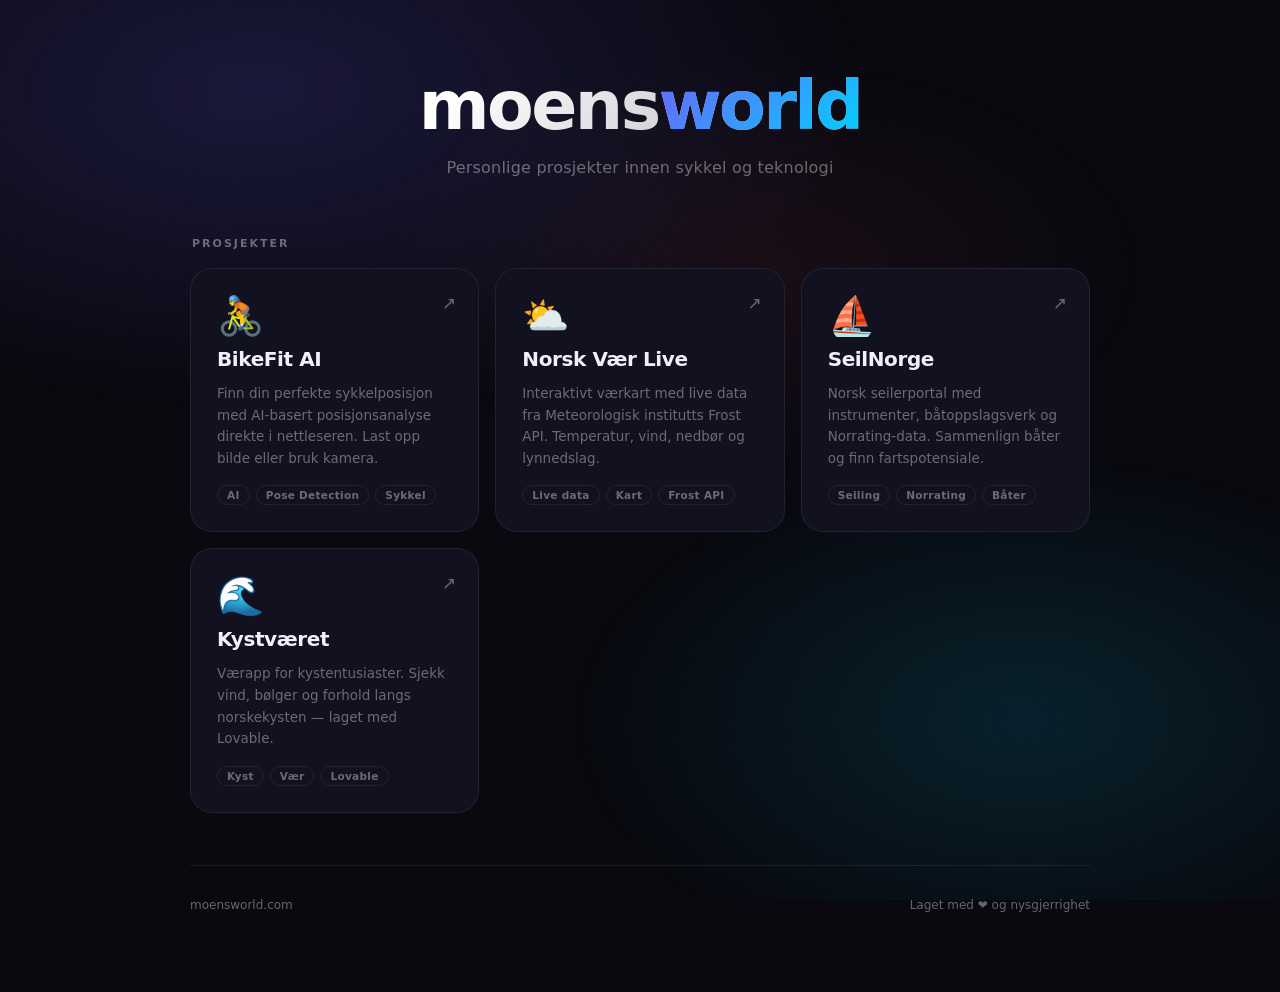
==== index.html @ bb3198e8 "Legg til Kystværet (Lovable) på landingssiden" ====
<!DOCTYPE html>
<html lang="no">
<head>
  <meta charset="UTF-8" />
  <meta name="viewport" content="width=device-width, initial-scale=1.0" />
  <title>moensworld</title>
  <style>
    *, *::before, *::after { box-sizing: border-box; margin: 0; padding: 0; }

    :root {
      --bg:      #09090f;
      --surface: #111120;
      --border:  rgba(255,255,255,0.07);
      --text:    #f0f0f8;
      --muted:   rgba(255,255,255,0.38);
      --accent:  #6c63ff;
      --accent2: #00d2ff;
      --accent3: #00c9a7;
      --accent4: #f97316;
    }

    html, body {
      min-height: 100%;
      background: var(--bg);
      color: var(--text);
      font-family: -apple-system, BlinkMacSystemFont, 'Segoe UI', system-ui, sans-serif;
    }

    /* ── Ambient gradient background ── */
    body::before {
      content: '';
      position: fixed;
      inset: 0;
      background:
        radial-gradient(ellipse 80% 60% at 20% 10%,  rgba(108,99,255,0.18) 0%, transparent 60%),
        radial-gradient(ellipse 60% 50% at 80% 80%,  rgba(0,210,255,0.12) 0%, transparent 60%),
        radial-gradient(ellipse 50% 40% at 60% 30%,  rgba(255,80,120,0.07) 0%, transparent 60%);
      pointer-events: none;
      z-index: 0;
    }

    /* ── Layout ── */
    .page {
      position: relative;
      z-index: 1;
      min-height: 100vh;
      display: flex;
      flex-direction: column;
      align-items: center;
      padding: 0 20px 80px;
    }

    /* ── Hero ── */
    header {
      width: 100%;
      max-width: 900px;
      padding: 72px 0 60px;
      text-align: center;
    }

    .logo {
      font-size: clamp(40px, 9vw, 68px);
      font-weight: 800;
      letter-spacing: -2.5px;
      background: linear-gradient(135deg, #fff 30%, rgba(255,255,255,0.5));
      -webkit-background-clip: text;
      -webkit-text-fill-color: transparent;
      background-clip: text;
      line-height: 1;
    }

    .logo .dot {
      background: linear-gradient(135deg, var(--accent), var(--accent2));
      -webkit-background-clip: text;
      -webkit-text-fill-color: transparent;
      background-clip: text;
    }

    .tagline {
      margin-top: 18px;
      font-size: 16px;
      color: var(--muted);
      letter-spacing: 0.2px;
    }

    /* ── Section label ── */
    .section-label {
      width: 100%;
      max-width: 900px;
      font-size: 11px;
      font-weight: 600;
      letter-spacing: 2px;
      text-transform: uppercase;
      color: var(--muted);
      margin-bottom: 18px;
      padding-left: 2px;
    }

    /* ── Grid ── */
    .grid {
      width: 100%;
      max-width: 900px;
      display: grid;
      grid-template-columns: repeat(auto-fill, minmax(270px, 1fr));
      gap: 16px;
    }

    /* ── Card ── */
    .card {
      position: relative;
      background: var(--surface);
      border: 1px solid var(--border);
      border-radius: 22px;
      padding: 28px 26px 26px;
      text-decoration: none;
      color: var(--text);
      display: flex;
      flex-direction: column;
      gap: 12px;
      overflow: hidden;
      transition: transform 0.22s ease, border-color 0.22s ease, box-shadow 0.22s ease;
      cursor: pointer;
    }

    /* Glow layer */
    .card::before {
      content: '';
      position: absolute;
      inset: 0;
      border-radius: inherit;
      opacity: 0;
      transition: opacity 0.25s ease;
    }
    .card:hover {
      transform: translateY(-5px);
      border-color: rgba(255,255,255,0.13);
      box-shadow: 0 24px 64px rgba(0,0,0,0.55);
    }
    .card:hover::before { opacity: 1; }

    .card-bike::before    { background: radial-gradient(ellipse at top left, rgba(108,99,255,0.14), transparent 65%); }
    .card-weather::before { background: radial-gradient(ellipse at top left, rgba(0,210,255,0.12), transparent 65%); }
    .card-sailing::before  { background: radial-gradient(ellipse at top left, rgba(0,201,167,0.13), transparent 65%); }
    .card-kyst::before     { background: radial-gradient(ellipse at top left, rgba(249,115,22,0.13), transparent 65%); }

    .card-arrow {
      position: absolute;
      top: 24px; right: 22px;
      font-size: 17px;
      color: var(--muted);
      transition: transform 0.2s, color 0.2s;
    }
    .card:hover .card-arrow { transform: translate(3px, -3px); color: #fff; }

    .card-icon  { font-size: 38px; line-height: 1; }

    .card-title {
      font-size: 20px;
      font-weight: 700;
      letter-spacing: -0.4px;
    }

    .card-desc {
      font-size: 13.5px;
      color: var(--muted);
      line-height: 1.6;
      flex: 1;
    }

    .card-tags {
      display: flex;
      flex-wrap: wrap;
      gap: 6px;
      margin-top: 4px;
    }

    .tag {
      font-size: 10.5px;
      font-weight: 600;
      letter-spacing: 0.3px;
      padding: 3px 9px;
      border-radius: 20px;
      border: 1px solid var(--border);
      color: var(--muted);
    }

    /* ── Divider ── */
    .divider {
      width: 100%;
      max-width: 900px;
      border: none;
      border-top: 1px solid var(--border);
      margin: 52px 0 32px;
    }

    /* ── Footer ── */
    footer {
      width: 100%;
      max-width: 900px;
      font-size: 12px;
      color: var(--muted);
      display: flex;
      justify-content: space-between;
      align-items: center;
      flex-wrap: wrap;
      gap: 8px;
    }

    @media (max-width: 520px) {
      header { padding: 52px 0 44px; }
      .grid  { grid-template-columns: 1fr; }
      footer { justify-content: center; text-align: center; }
    }
  </style>
</head>
<body>
<div class="page">

  <header>
    <div class="logo">moens<span class="dot">world</span></div>
    <p class="tagline">Personlige prosjekter innen sykkel og teknologi</p>
  </header>

  <p class="section-label">Prosjekter</p>

  <div class="grid">

    <a href="bikefit.html" class="card card-bike">
      <span class="card-arrow">↗</span>
      <div class="card-icon">🚴</div>
      <div class="card-title">BikeFit AI</div>
      <div class="card-desc">
        Finn din perfekte sykkelposisjon med AI-basert posisjonsanalyse direkte i nettleseren. Last opp bilde eller bruk kamera.
      </div>
      <div class="card-tags">
        <span class="tag">AI</span>
        <span class="tag">Pose Detection</span>
        <span class="tag">Sykkel</span>
      </div>
    </a>

    <a href="vaerkart.html" class="card card-weather">
      <span class="card-arrow">↗</span>
      <div class="card-icon">⛅</div>
      <div class="card-title">Norsk Vær Live</div>
      <div class="card-desc">
        Interaktivt værkart med live data fra Meteorologisk institutts Frost API. Temperatur, vind, nedbør og lynnedslag.
      </div>
      <div class="card-tags">
        <span class="tag">Live data</span>
        <span class="tag">Kart</span>
        <span class="tag">Frost API</span>
      </div>
    </a>

    <a href="sailing-app/index.html" class="card card-sailing">
      <span class="card-arrow">↗</span>
      <div class="card-icon">⛵</div>
      <div class="card-title">SeilNorge</div>
      <div class="card-desc">
        Norsk seilerportal med instrumenter, båtoppslagsverk og Norrating-data. Sammenlign båter og finn fartspotensiale.
      </div>
      <div class="card-tags">
        <span class="tag">Seiling</span>
        <span class="tag">Norrating</span>
        <span class="tag">Båter</span>
      </div>
    </a>

    <a href="https://moenskystvaer.lovable.app" target="_blank" rel="noopener" class="card card-kyst">
      <span class="card-arrow">↗</span>
      <div class="card-icon">🌊</div>
      <div class="card-title">Kystværet</div>
      <div class="card-desc">
        Værapp for kystentusiaster. Sjekk vind, bølger og forhold langs norskekysten — laget med Lovable.
      </div>
      <div class="card-tags">
        <span class="tag">Kyst</span>
        <span class="tag">Vær</span>
        <span class="tag">Lovable</span>
      </div>
    </a>

  </div>

  <hr class="divider" />

  <footer>
    <span>moensworld.com</span>
    <span>Laget med ❤︎ og nysgjerrighet</span>
  </footer>

</div>
</body>
</html>
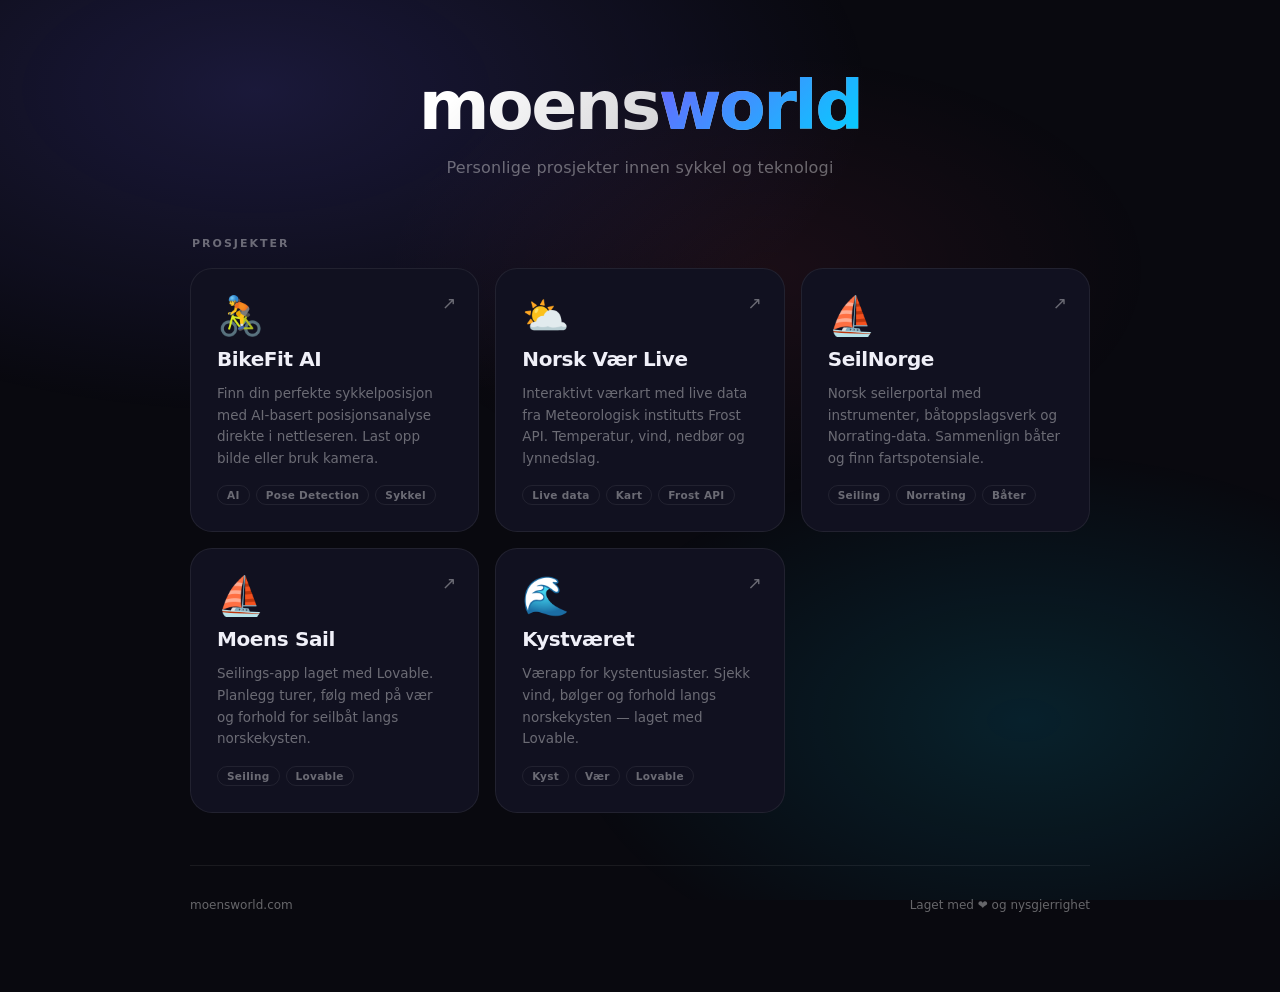
==== commit 570774a6: "Legg til Moens Sail (seiling.lovable.app) på landingssiden" ====
--- a/index.html
+++ b/index.html
@@ -142,6 +142,7 @@
     .card-weather::before { background: radial-gradient(ellipse at top left, rgba(0,210,255,0.12), transparent 65%); }
     .card-sailing::before  { background: radial-gradient(ellipse at top left, rgba(0,201,167,0.13), transparent 65%); }
     .card-kyst::before     { background: radial-gradient(ellipse at top left, rgba(249,115,22,0.13), transparent 65%); }
+    .card-moensail::before { background: radial-gradient(ellipse at top left, rgba(56,189,248,0.13), transparent 65%); }
 
     .card-arrow {
       position: absolute;
@@ -267,6 +268,19 @@
       </div>
     </a>
 
+    <a href="https://seiling.lovable.app" target="_blank" rel="noopener" class="card card-moensail">
+      <span class="card-arrow">↗</span>
+      <div class="card-icon">⛵</div>
+      <div class="card-title">Moens Sail</div>
+      <div class="card-desc">
+        Seilings-app laget med Lovable. Planlegg turer, følg med på vær og forhold for seilbåt langs norskekysten.
+      </div>
+      <div class="card-tags">
+        <span class="tag">Seiling</span>
+        <span class="tag">Lovable</span>
+      </div>
+    </a>
+
     <a href="https://moenskystvaer.lovable.app" target="_blank" rel="noopener" class="card card-kyst">
       <span class="card-arrow">↗</span>
       <div class="card-icon">🌊</div>
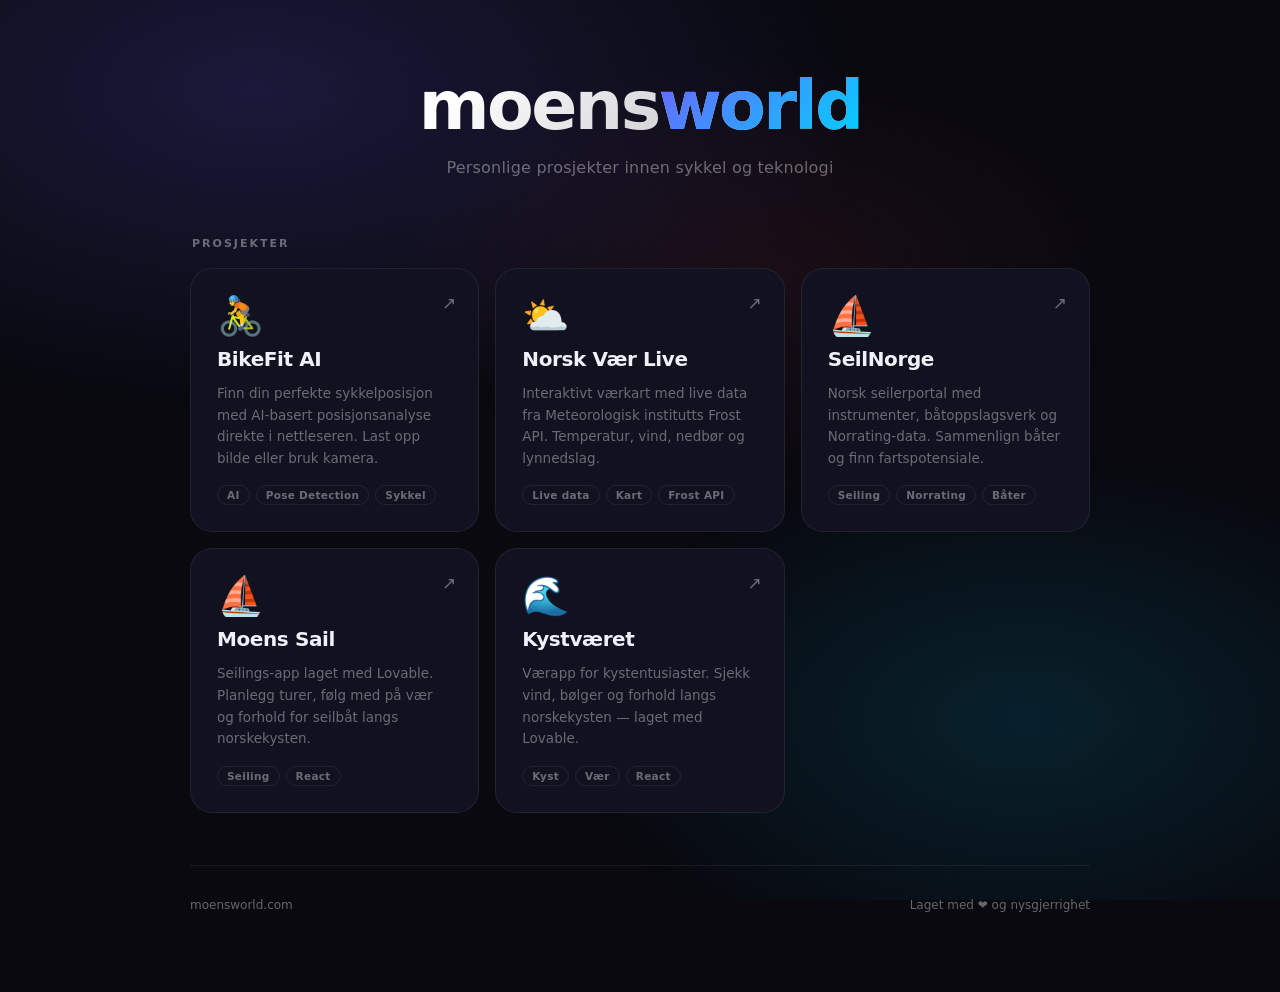
==== commit 68b8030a: "Legg til Moens Sail og Kystværet som bygde React-apper" ====
--- a/index.html
+++ b/index.html
@@ -268,7 +268,7 @@
       </div>
     </a>
 
-    <a href="https://seiling.lovable.app" target="_blank" rel="noopener" class="card card-moensail">
+    <a href="seiling/" class="card card-moensail">
       <span class="card-arrow">↗</span>
       <div class="card-icon">⛵</div>
       <div class="card-title">Moens Sail</div>
@@ -277,11 +277,11 @@
       </div>
       <div class="card-tags">
         <span class="tag">Seiling</span>
-        <span class="tag">Lovable</span>
-      </div>
-    </a>
-
-    <a href="https://moenskystvaer.lovable.app" target="_blank" rel="noopener" class="card card-kyst">
+        <span class="tag">React</span>
+      </div>
+    </a>
+
+    <a href="kystvaer/" class="card card-kyst">
       <span class="card-arrow">↗</span>
       <div class="card-icon">🌊</div>
       <div class="card-title">Kystværet</div>
@@ -291,7 +291,7 @@
       <div class="card-tags">
         <span class="tag">Kyst</span>
         <span class="tag">Vær</span>
-        <span class="tag">Lovable</span>
+        <span class="tag">React</span>
       </div>
     </a>
 
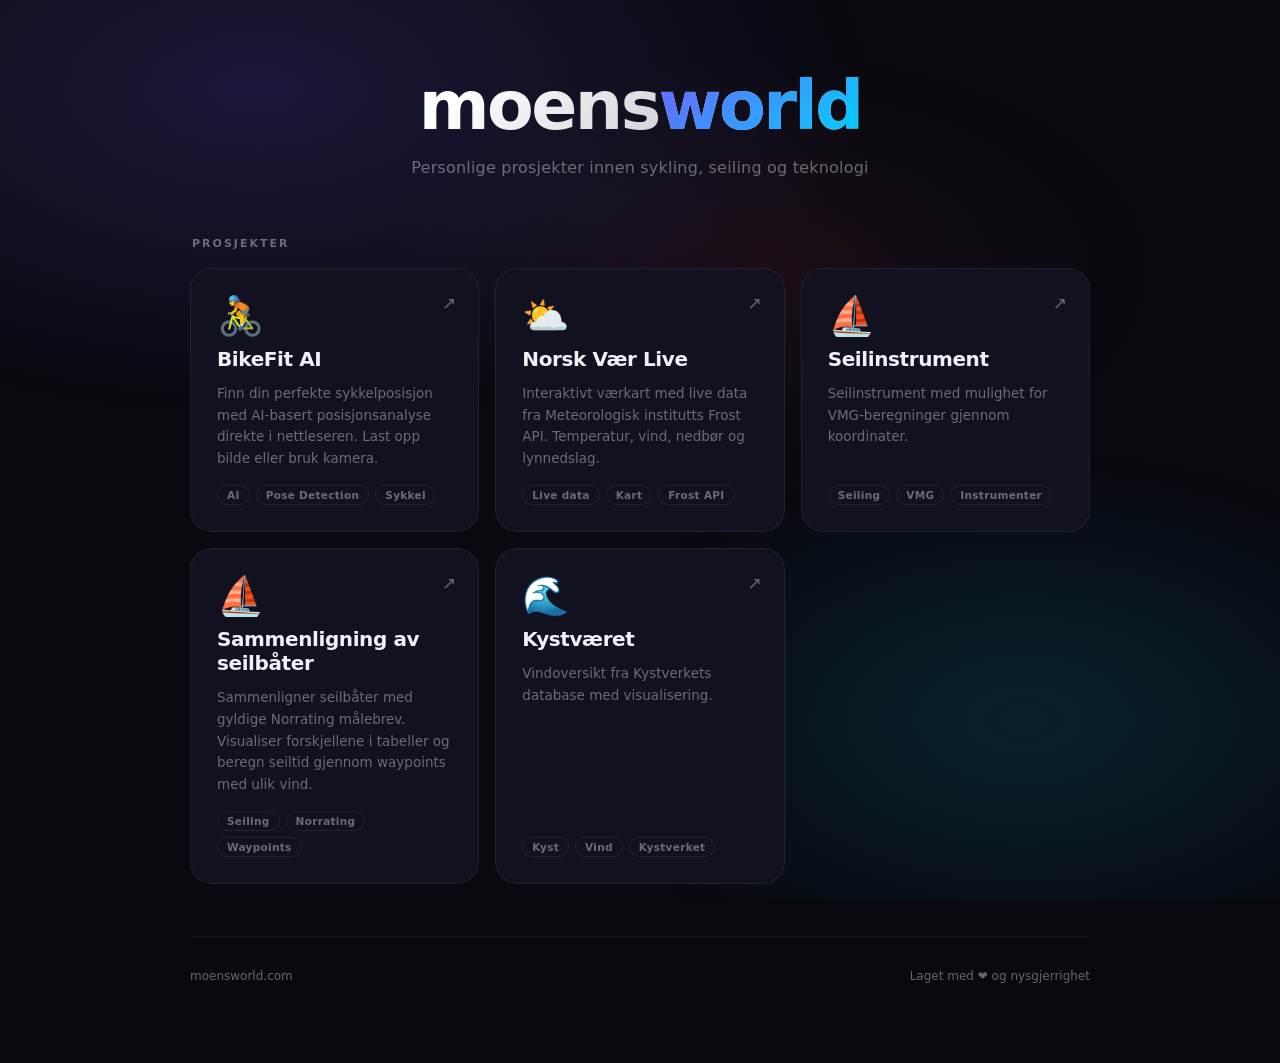
==== commit b96b7c28: "Oppdater landingssiden med nye tekster og kortnavn Co-Authored-By: Claude Sonnet 4.6 <noreply@anthro" ====
--- a/index.html
+++ b/index.html
@@ -219,7 +219,7 @@
 
   <header>
     <div class="logo">moens<span class="dot">world</span></div>
-    <p class="tagline">Personlige prosjekter innen sykkel og teknologi</p>
+    <p class="tagline">Personlige prosjekter innen sykling, seiling og teknologi</p>
   </header>
 
   <p class="section-label">Prosjekter</p>
@@ -257,27 +257,28 @@
     <a href="sailing-app/index.html" class="card card-sailing">
       <span class="card-arrow">↗</span>
       <div class="card-icon">⛵</div>
-      <div class="card-title">SeilNorge</div>
-      <div class="card-desc">
-        Norsk seilerportal med instrumenter, båtoppslagsverk og Norrating-data. Sammenlign båter og finn fartspotensiale.
+      <div class="card-title">Seilinstrument</div>
+      <div class="card-desc">
+        Seilinstrument med mulighet for VMG-beregninger gjennom koordinater.
+      </div>
+      <div class="card-tags">
+        <span class="tag">Seiling</span>
+        <span class="tag">VMG</span>
+        <span class="tag">Instrumenter</span>
+      </div>
+    </a>
+
+    <a href="seiling/" class="card card-moensail">
+      <span class="card-arrow">↗</span>
+      <div class="card-icon">⛵</div>
+      <div class="card-title">Sammenligning av seilbåter</div>
+      <div class="card-desc">
+        Sammenligner seilbåter med gyldige Norrating målebrev. Visualiser forskjellene i tabeller og beregn seiltid gjennom waypoints med ulik vind.
       </div>
       <div class="card-tags">
         <span class="tag">Seiling</span>
         <span class="tag">Norrating</span>
-        <span class="tag">Båter</span>
-      </div>
-    </a>
-
-    <a href="seiling/" class="card card-moensail">
-      <span class="card-arrow">↗</span>
-      <div class="card-icon">⛵</div>
-      <div class="card-title">Moens Sail</div>
-      <div class="card-desc">
-        Seilings-app laget med Lovable. Planlegg turer, følg med på vær og forhold for seilbåt langs norskekysten.
-      </div>
-      <div class="card-tags">
-        <span class="tag">Seiling</span>
-        <span class="tag">React</span>
+        <span class="tag">Waypoints</span>
       </div>
     </a>
 
@@ -286,12 +287,12 @@
       <div class="card-icon">🌊</div>
       <div class="card-title">Kystværet</div>
       <div class="card-desc">
-        Værapp for kystentusiaster. Sjekk vind, bølger og forhold langs norskekysten — laget med Lovable.
+        Vindoversikt fra Kystverkets database med visualisering.
       </div>
       <div class="card-tags">
         <span class="tag">Kyst</span>
-        <span class="tag">Vær</span>
-        <span class="tag">React</span>
+        <span class="tag">Vind</span>
+        <span class="tag">Kystverket</span>
       </div>
     </a>
 
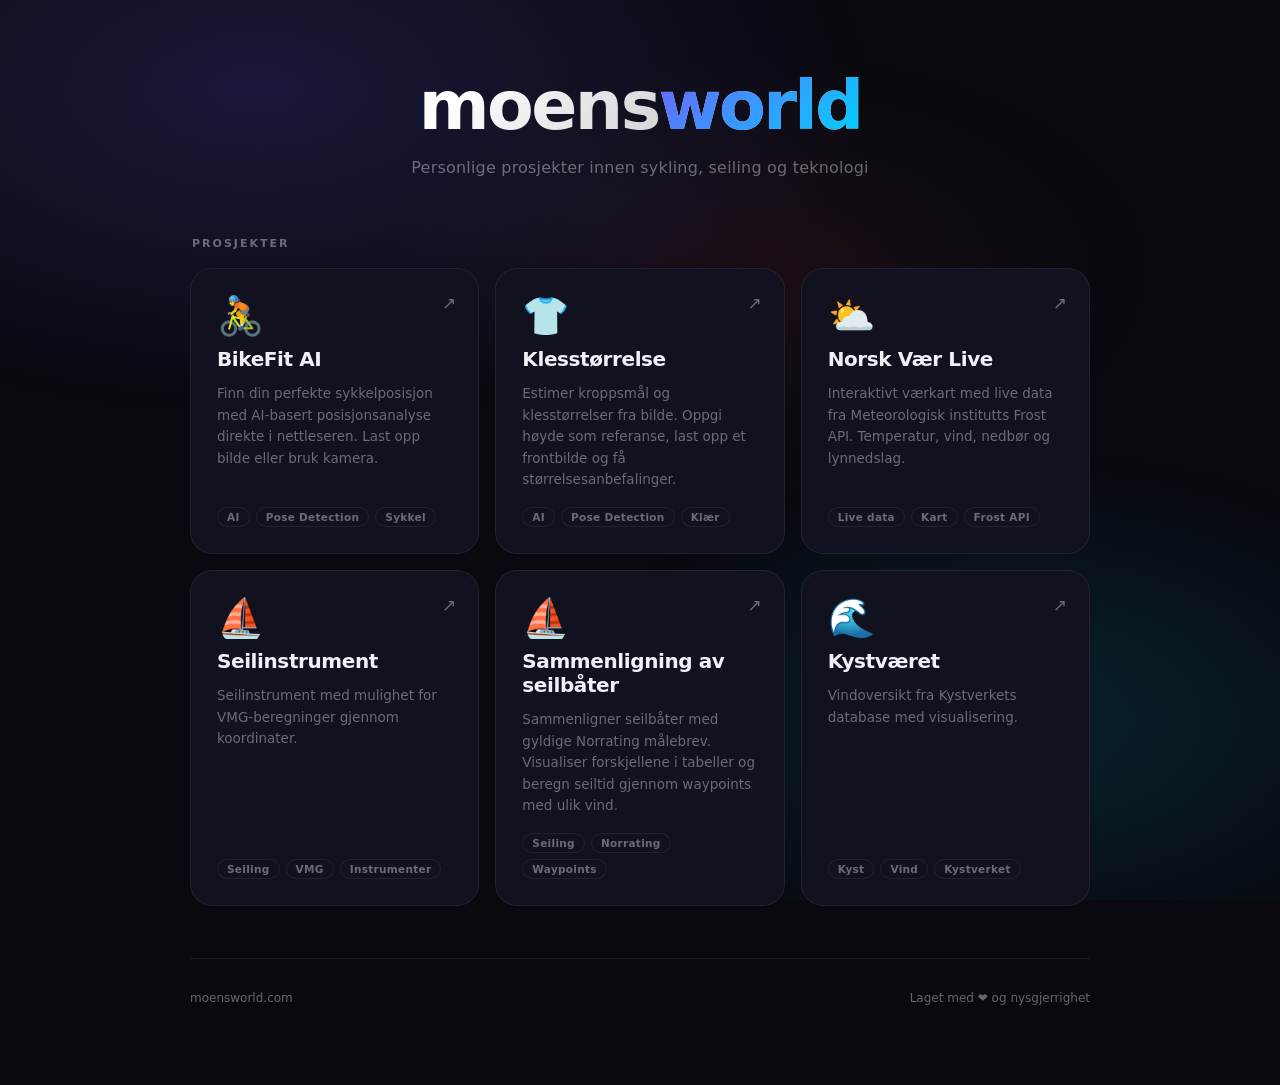
==== commit 8642602f: "Legg til Klesstørrelse-app med pose detection Ny app (klesstorrelse.html) som bruker MediaPipe Pose " ====
--- a/index.html
+++ b/index.html
@@ -143,6 +143,7 @@
     .card-sailing::before  { background: radial-gradient(ellipse at top left, rgba(0,201,167,0.13), transparent 65%); }
     .card-kyst::before     { background: radial-gradient(ellipse at top left, rgba(249,115,22,0.13), transparent 65%); }
     .card-moensail::before { background: radial-gradient(ellipse at top left, rgba(56,189,248,0.13), transparent 65%); }
+    .card-klesty::before   { background: radial-gradient(ellipse at top left, rgba(167,139,250,0.14), transparent 65%); }
 
     .card-arrow {
       position: absolute;
@@ -240,6 +241,20 @@
       </div>
     </a>
 
+    <a href="klesstorrelse.html" class="card card-klesty">
+      <span class="card-arrow">↗</span>
+      <div class="card-icon">👕</div>
+      <div class="card-title">Klesstørrelse</div>
+      <div class="card-desc">
+        Estimer kroppsmål og klesstørrelser fra bilde. Oppgi høyde som referanse, last opp et frontbilde og få størrelsesanbefalinger.
+      </div>
+      <div class="card-tags">
+        <span class="tag">AI</span>
+        <span class="tag">Pose Detection</span>
+        <span class="tag">Klær</span>
+      </div>
+    </a>
+
     <a href="vaerkart.html" class="card card-weather">
       <span class="card-arrow">↗</span>
       <div class="card-icon">⛅</div>
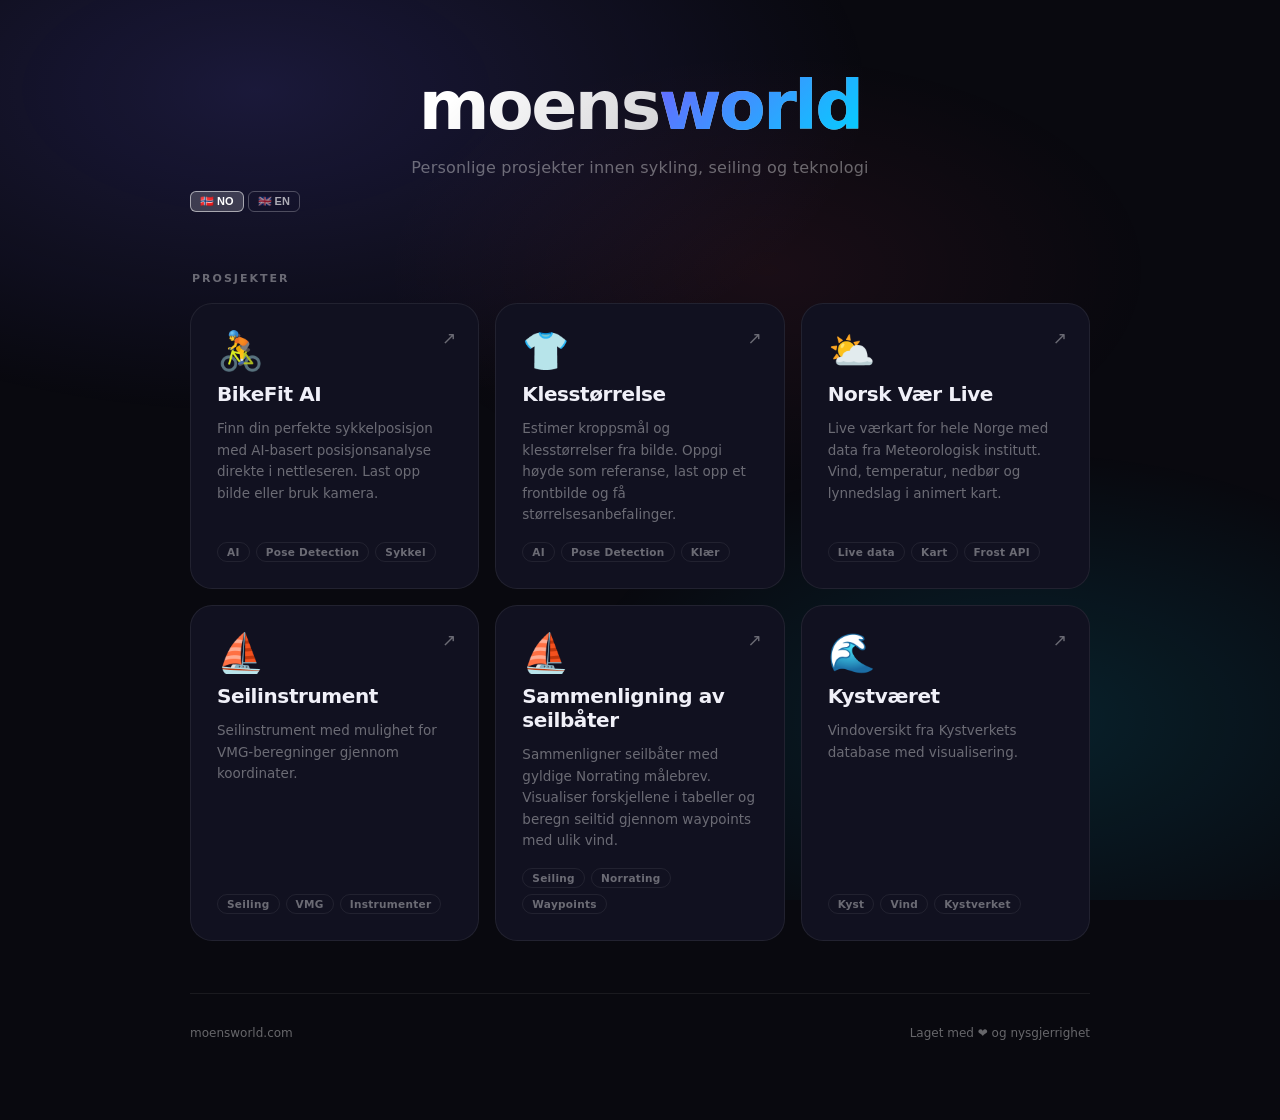
==== commit e33ce69f: "Legg til norsk/engelsk språkbytte på forsiden og tre apper - Ny lang.js med oversettelser for alle f" ====
--- a/index.html
+++ b/index.html
@@ -4,6 +4,7 @@
   <meta charset="UTF-8" />
   <meta name="viewport" content="width=device-width, initial-scale=1.0" />
   <title>moensworld</title>
+  <script src="/lang.js"></script>
   <style>
     *, *::before, *::after { box-sizing: border-box; margin: 0; padding: 0; }
 
@@ -220,18 +221,22 @@
 
   <header>
     <div class="logo">moens<span class="dot">world</span></div>
-    <p class="tagline">Personlige prosjekter innen sykling, seiling og teknologi</p>
+    <p class="tagline" data-i18n="home_tagline">Personlige prosjekter innen sykling, seiling og teknologi</p>
+    <div class="lang-sw" style="margin-top:14px;">
+      <button data-lang-btn="no" onclick="setLang('no')">🇳🇴 NO</button>
+      <button data-lang-btn="en" onclick="setLang('en')">🇬🇧 EN</button>
+    </div>
   </header>
 
-  <p class="section-label">Prosjekter</p>
+  <p class="section-label" data-i18n="home_projects">Prosjekter</p>
 
   <div class="grid">
 
     <a href="bikefit.html" class="card card-bike">
       <span class="card-arrow">↗</span>
       <div class="card-icon">🚴</div>
-      <div class="card-title">BikeFit AI</div>
-      <div class="card-desc">
+      <div class="card-title" data-i18n="card_bikefit_title">BikeFit AI</div>
+      <div class="card-desc" data-i18n="card_bikefit_desc">
         Finn din perfekte sykkelposisjon med AI-basert posisjonsanalyse direkte i nettleseren. Last opp bilde eller bruk kamera.
       </div>
       <div class="card-tags">
@@ -244,8 +249,8 @@
     <a href="klesstorrelse.html" class="card card-klesty">
       <span class="card-arrow">↗</span>
       <div class="card-icon">👕</div>
-      <div class="card-title">Klesstørrelse</div>
-      <div class="card-desc">
+      <div class="card-title" data-i18n="card_klesty_title">Klesstørrelse</div>
+      <div class="card-desc" data-i18n="card_klesty_desc">
         Estimer kroppsmål og klesstørrelser fra bilde. Oppgi høyde som referanse, last opp et frontbilde og få størrelsesanbefalinger.
       </div>
       <div class="card-tags">
@@ -258,8 +263,8 @@
     <a href="vaerkart.html" class="card card-weather">
       <span class="card-arrow">↗</span>
       <div class="card-icon">⛅</div>
-      <div class="card-title">Norsk Vær Live</div>
-      <div class="card-desc">
+      <div class="card-title" data-i18n="card_weather_title">Norsk Vær Live</div>
+      <div class="card-desc" data-i18n="card_weather_desc">
         Interaktivt værkart med live data fra Meteorologisk institutts Frost API. Temperatur, vind, nedbør og lynnedslag.
       </div>
       <div class="card-tags">
@@ -272,8 +277,8 @@
     <a href="sailing-app/index.html" class="card card-sailing">
       <span class="card-arrow">↗</span>
       <div class="card-icon">⛵</div>
-      <div class="card-title">Seilinstrument</div>
-      <div class="card-desc">
+      <div class="card-title" data-i18n="card_sail_title">Seilinstrument</div>
+      <div class="card-desc" data-i18n="card_sail_desc">
         Seilinstrument med mulighet for VMG-beregninger gjennom koordinater.
       </div>
       <div class="card-tags">
@@ -286,8 +291,8 @@
     <a href="seiling/" class="card card-moensail">
       <span class="card-arrow">↗</span>
       <div class="card-icon">⛵</div>
-      <div class="card-title">Sammenligning av seilbåter</div>
-      <div class="card-desc">
+      <div class="card-title" data-i18n="card_moensail_title">Sammenligning av seilbåter</div>
+      <div class="card-desc" data-i18n="card_moensail_desc">
         Sammenligner seilbåter med gyldige Norrating målebrev. Visualiser forskjellene i tabeller og beregn seiltid gjennom waypoints med ulik vind.
       </div>
       <div class="card-tags">
@@ -300,8 +305,8 @@
     <a href="kystvaer/" class="card card-kyst">
       <span class="card-arrow">↗</span>
       <div class="card-icon">🌊</div>
-      <div class="card-title">Kystværet</div>
-      <div class="card-desc">
+      <div class="card-title" data-i18n="card_kyst_title">Kystværet</div>
+      <div class="card-desc" data-i18n="card_kyst_desc">
         Vindoversikt fra Kystverkets database med visualisering.
       </div>
       <div class="card-tags">
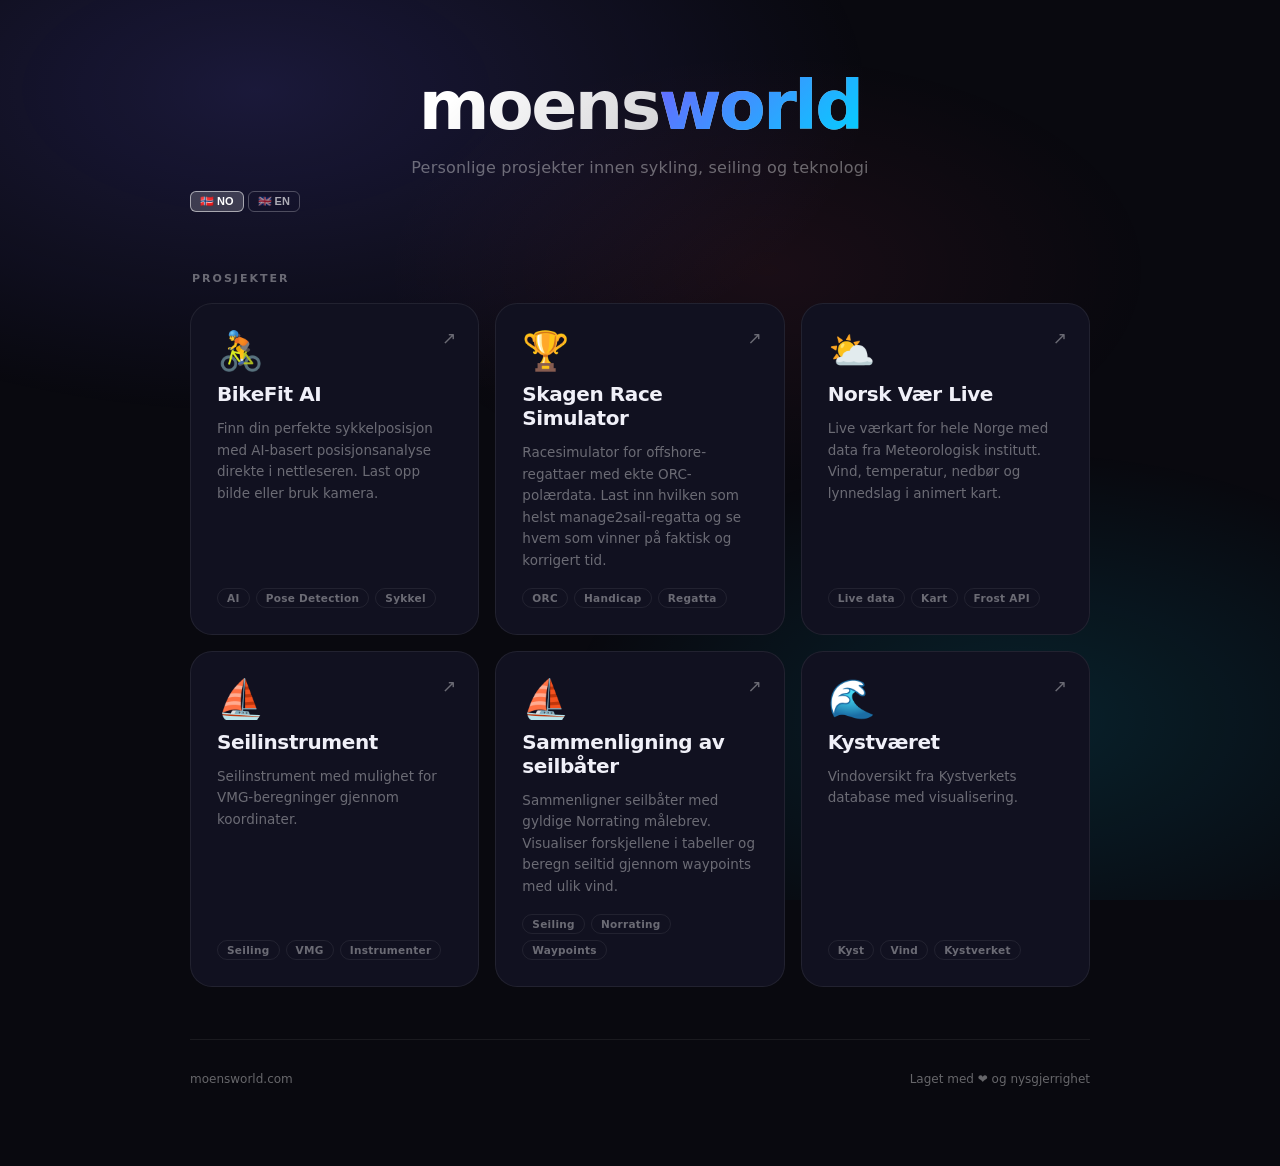
==== commit 121226cd: "Replace klesstørrelse card with Skagen Race Simulator on main page Co-Authored-By: Claude Sonnet 4.6" ====
--- a/index.html
+++ b/index.html
@@ -144,7 +144,7 @@
     .card-sailing::before  { background: radial-gradient(ellipse at top left, rgba(0,201,167,0.13), transparent 65%); }
     .card-kyst::before     { background: radial-gradient(ellipse at top left, rgba(249,115,22,0.13), transparent 65%); }
     .card-moensail::before { background: radial-gradient(ellipse at top left, rgba(56,189,248,0.13), transparent 65%); }
-    .card-klesty::before   { background: radial-gradient(ellipse at top left, rgba(167,139,250,0.14), transparent 65%); }
+    .card-skagen::before   { background: radial-gradient(ellipse at top left, rgba(250,204,21,0.14), transparent 65%); }
 
     .card-arrow {
       position: absolute;
@@ -246,17 +246,17 @@
       </div>
     </a>
 
-    <a href="klesstorrelse.html" class="card card-klesty">
-      <span class="card-arrow">↗</span>
-      <div class="card-icon">👕</div>
-      <div class="card-title" data-i18n="card_klesty_title">Klesstørrelse</div>
-      <div class="card-desc" data-i18n="card_klesty_desc">
-        Estimer kroppsmål og klesstørrelser fra bilde. Oppgi høyde som referanse, last opp et frontbilde og få størrelsesanbefalinger.
-      </div>
-      <div class="card-tags">
-        <span class="tag">AI</span>
-        <span class="tag">Pose Detection</span>
-        <span class="tag">Klær</span>
+    <a href="skagen-race/" class="card card-skagen">
+      <span class="card-arrow">↗</span>
+      <div class="card-icon">🏆</div>
+      <div class="card-title" data-i18n="card_skagen_title">Skagen Race Simulator</div>
+      <div class="card-desc" data-i18n="card_skagen_desc">
+        Racesimulator for offshore-regattaer med ekte ORC-polærdata. Last inn hvilken som helst manage2sail-regatta og se hvem som vinner på faktisk og korrigert tid.
+      </div>
+      <div class="card-tags">
+        <span class="tag">ORC</span>
+        <span class="tag">Handicap</span>
+        <span class="tag">Regatta</span>
       </div>
     </a>
 
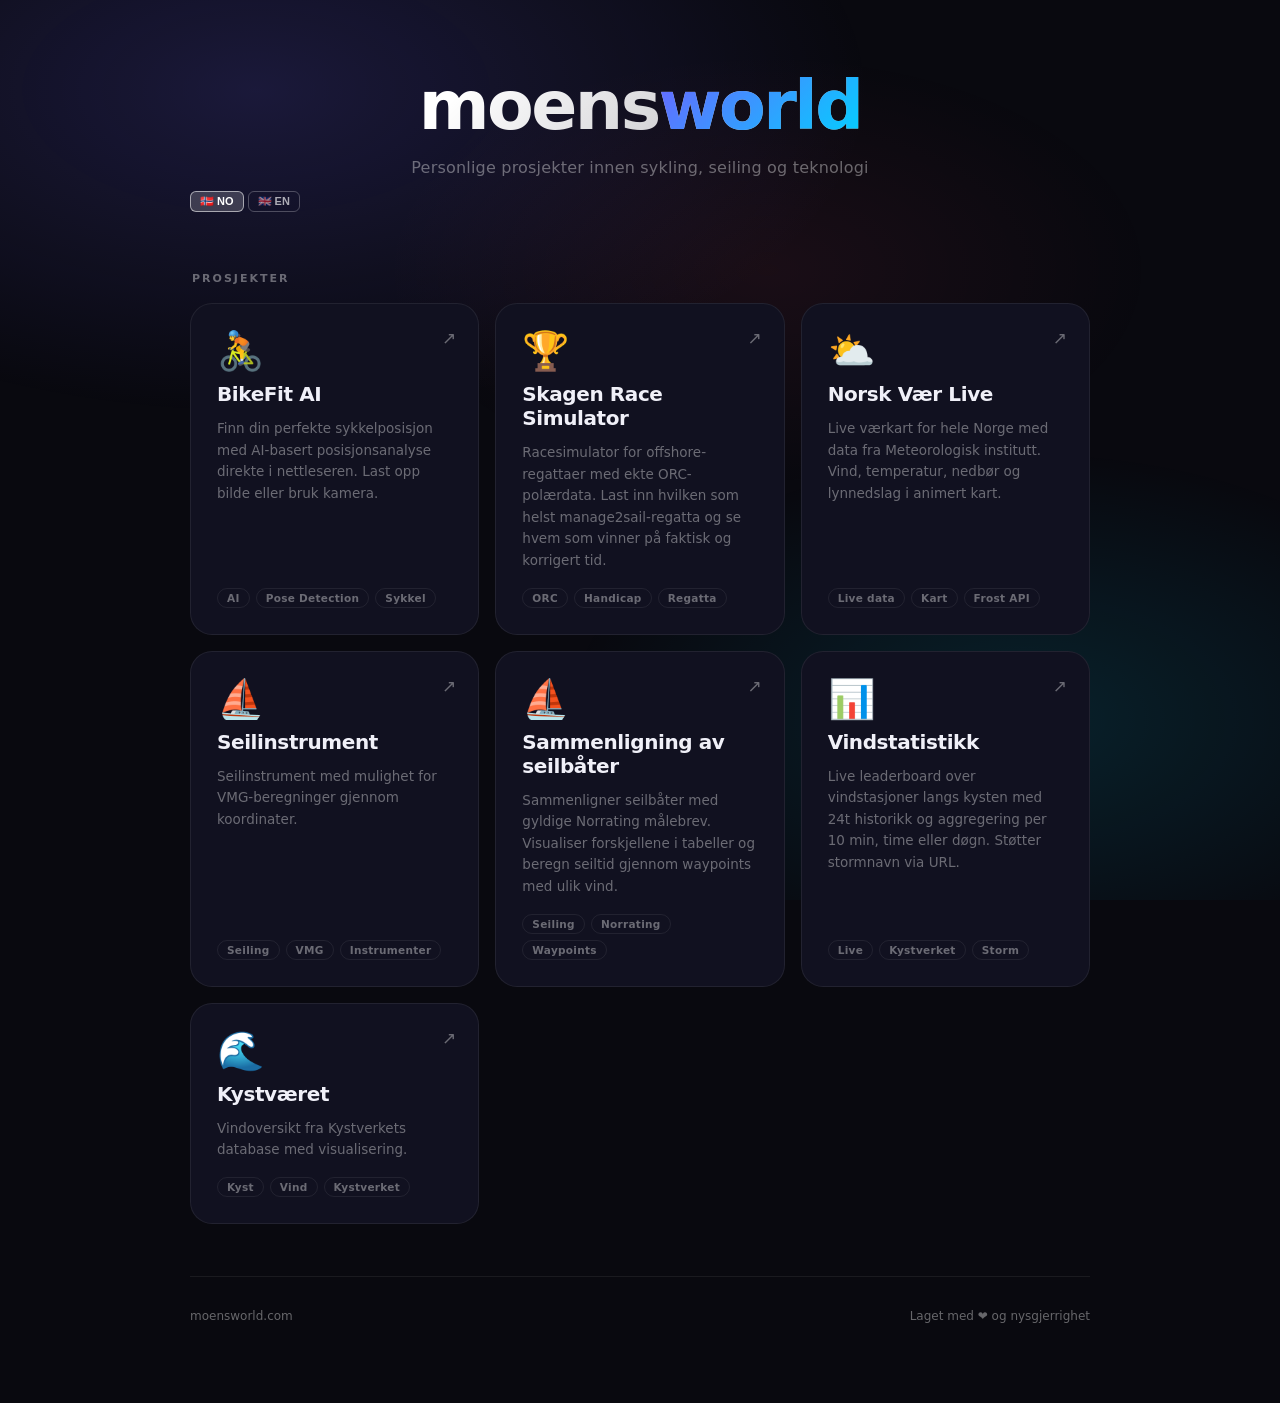
==== commit 0b8a0817: "Add vindstatistikk.html: live wind leaderboard with 24h history and aggregation - Storm name via ?st" ====
--- a/index.html
+++ b/index.html
@@ -143,8 +143,9 @@
     .card-weather::before { background: radial-gradient(ellipse at top left, rgba(0,210,255,0.12), transparent 65%); }
     .card-sailing::before  { background: radial-gradient(ellipse at top left, rgba(0,201,167,0.13), transparent 65%); }
     .card-kyst::before     { background: radial-gradient(ellipse at top left, rgba(249,115,22,0.13), transparent 65%); }
-    .card-moensail::before { background: radial-gradient(ellipse at top left, rgba(56,189,248,0.13), transparent 65%); }
-    .card-skagen::before   { background: radial-gradient(ellipse at top left, rgba(250,204,21,0.14), transparent 65%); }
+    .card-moensail::before  { background: radial-gradient(ellipse at top left, rgba(56,189,248,0.13), transparent 65%); }
+    .card-skagen::before    { background: radial-gradient(ellipse at top left, rgba(250,204,21,0.14), transparent 65%); }
+    .card-vindstat::before  { background: radial-gradient(ellipse at top left, rgba(249,115,22,0.13), transparent 65%); }
 
     .card-arrow {
       position: absolute;
@@ -302,6 +303,20 @@
       </div>
     </a>
 
+    <a href="vindstatistikk.html" class="card card-vindstat">
+      <span class="card-arrow">↗</span>
+      <div class="card-icon">📊</div>
+      <div class="card-title" data-i18n="card_vindstat_title">Vindstatistikk</div>
+      <div class="card-desc" data-i18n="card_vindstat_desc">
+        Live leaderboard over vindstasjoner langs kysten med 24t historikk og aggregering per 10 min, time eller døgn.
+      </div>
+      <div class="card-tags">
+        <span class="tag">Live</span>
+        <span class="tag">Kystverket</span>
+        <span class="tag">Storm</span>
+      </div>
+    </a>
+
     <a href="kystvaer/" class="card card-kyst">
       <span class="card-arrow">↗</span>
       <div class="card-icon">🌊</div>
